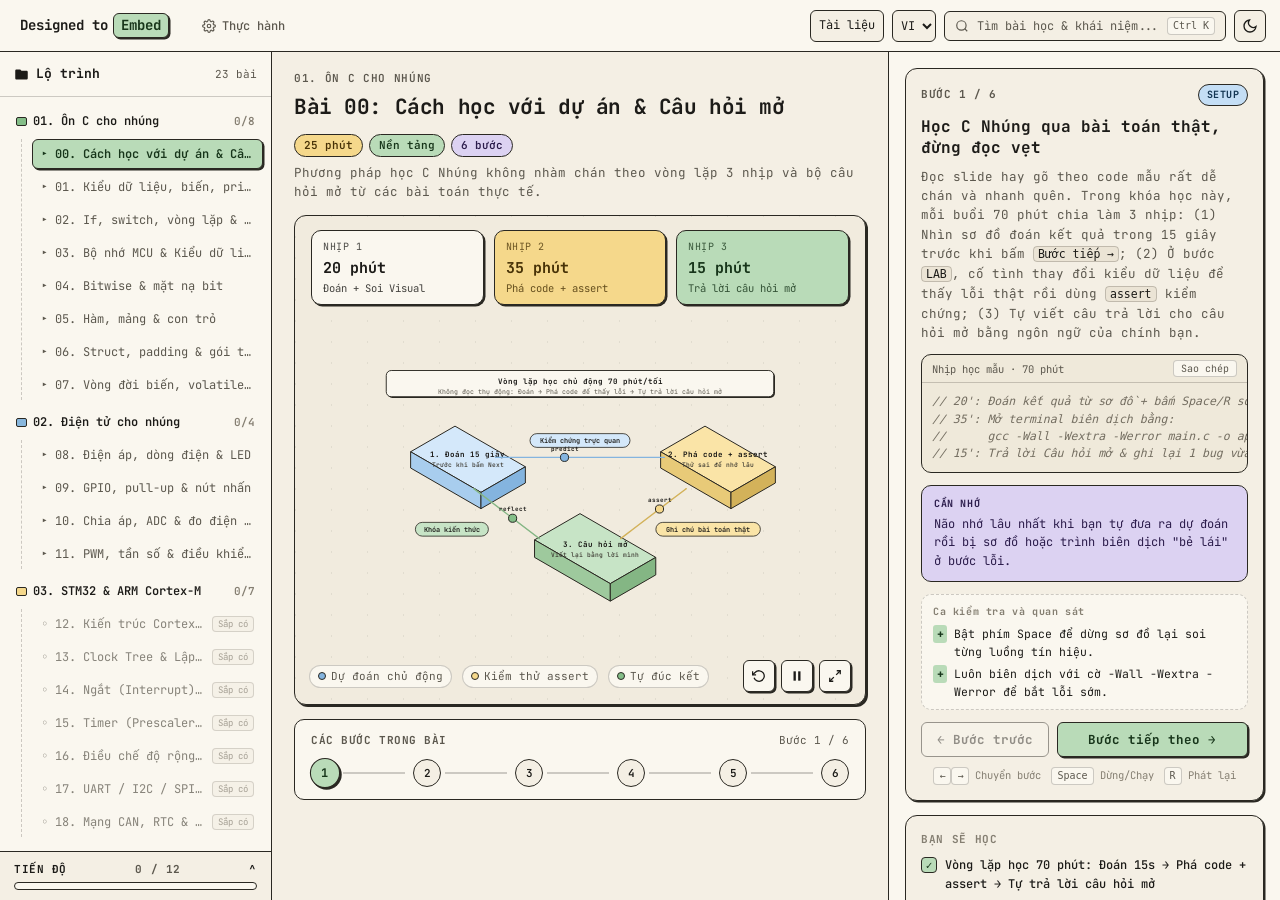
==== index.html @ 7b8974db "feat: initial modular visual-course-c app" ====
<!DOCTYPE html>
<html lang="vi" data-theme="light">
<head>
  <meta charset="UTF-8" />
  <meta name="viewport" content="width=device-width, initial-scale=1.0" />
  <title>Designed to Embed — Ôn C cho nhúng và điện tử</title>
  <link rel="preconnect" href="https://fonts.googleapis.com" />
  <link rel="preconnect" href="https://fonts.gstatic.com" crossorigin />
  <link href="https://fonts.googleapis.com/css2?family=JetBrains+Mono:ital,wght@0,400;0,500;0,600;0,700;1,400&display=swap" rel="stylesheet" />
  <link rel="stylesheet" href="styles.css" />
</head>
<body>
  <div class="app-shell">
    <!-- Top Utility Bar -->
    <header class="topbar">
      <div class="topbar-left">
        <button id="btn-toggle-sidebar" class="icon-btn mobile-only" aria-label="Mở danh sách bài học" data-en-aria-label="Open lesson list" title="Danh sách bài học" data-en-title="Lesson list">
          <svg width="18" height="18" viewBox="0 0 24 24" fill="none" stroke="currentColor" stroke-width="2"><line x1="3" y1="6" x2="21" y2="6"/><line x1="3" y1="12" x2="21" y2="12"/><line x1="3" y1="18" x2="21" y2="18"/></svg>
        </button>
        <a href="#top" class="brand" id="brand-home" aria-label="Designed to Embed">
          <span class="brand-prefix">Designed to</span>
          <span class="brand-highlight">Embed</span>
        </a>
        <nav class="mode-tabs" aria-label="Chế độ học" data-en-aria-label="Study mode">
          <button class="mode-tab" data-mode="practice" aria-label="Thực hành" data-en-aria-label="Practice">
            <svg width="14" height="14" viewBox="0 0 24 24" fill="none" stroke="currentColor" stroke-width="2"><circle cx="12" cy="12" r="3"/><path d="M19.4 15a1.65 1.65 0 0 0 .33 1.82l.06.06a2 2 0 1 1-2.83 2.83l-.06-.06a1.65 1.65 0 0 0-1.82-.33 1.65 1.65 0 0 0-1 1.51V21a2 2 0 0 1-4 0v-.09A1.65 1.65 0 0 0 9 19.4a1.65 1.65 0 0 0-1.82.33l-.06.06a2 2 0 1 1-2.83-2.83l.06-.06a1.65 1.65 0 0 0 .33-1.82 1.65 1.65 0 0 0-1.51-1H3a2 2 0 0 1 0-4h.09A1.65 1.65 0 0 0 4.6 9a1.65 1.65 0 0 0-.33-1.82l-.06-.06a2 2 0 1 1 2.83-2.83l.06.06a1.65 1.65 0 0 0 1.82.33H9a1.65 1.65 0 0 0 1-1.51V3a2 2 0 0 1 4 0v.09a1.65 1.65 0 0 0 1 1.51 1.65 1.65 0 0 0 1.82-.33l.06-.06a2 2 0 1 1 2.83 2.83l-.06.06a1.65 1.65 0 0 0-.33 1.82V9c.26.6.85 1 1.51 1H21a2 2 0 0 1 0 4h-.09a1.65 1.65 0 0 0-1.51 1z"/></svg>
            <span data-en="Practice">Thực hành</span>
          </button>
        </nav>
      </div>

      <div class="topbar-right">
        <a class="resource-jump" href="#lesson-resources" id="resource-jump" data-en="Resources">Tài liệu</a>
        <select id="course-lang" aria-label="Ngôn ngữ khóa học" data-en-aria-label="Course language">
          <option value="vi" lang="vi" label="VI">Tiếng Việt</option>
          <option value="en" lang="en" label="EN">English</option>
        </select>
        <button id="btn-search" class="search-trigger" aria-label="Tìm kiếm bài học và khái niệm" data-en-aria-label="Search lessons and concepts">
          <svg width="14" height="14" viewBox="0 0 24 24" fill="none" stroke="currentColor" stroke-width="2"><circle cx="11" cy="11" r="8"/><line x1="21" y1="21" x2="16.65" y2="16.65"/></svg>
          <span class="search-placeholder" data-en="Find lessons &amp; concepts...">Tìm bài học &amp; khái niệm...</span>
          <kbd>Ctrl K</kbd>
        </button>

        <button id="btn-theme" class="icon-btn" aria-label="Đổi giao diện Sáng / Tối" data-en-aria-label="Switch light/dark theme" title="Đổi giao diện Sáng / Tối" data-en-title="Switch light/dark theme">
          <svg class="icon-moon" width="16" height="16" viewBox="0 0 24 24" fill="none" stroke="currentColor" stroke-width="2"><path d="M21 12.79A9 9 0 1 1 11.21 3 7 7 0 0 0 21 12.79z"/></svg>
          <svg class="icon-sun" width="16" height="16" viewBox="0 0 24 24" fill="none" stroke="currentColor" stroke-width="2"><circle cx="12" cy="12" r="5"/><line x1="12" y1="1" x2="12" y2="3"/><line x1="12" y1="21" x2="12" y2="23"/><line x1="4.22" y1="4.22" x2="5.64" y2="5.64"/><line x1="18.36" y1="18.36" x2="19.78" y2="19.78"/><line x1="1" y1="12" x2="3" y2="12"/><line x1="21" y1="12" x2="23" y2="12"/><line x1="4.22" y1="19.78" x2="5.64" y2="18.36"/><line x1="18.36" y1="5.64" x2="19.78" y2="4.22"/></svg>
        </button>
      </div>
    </header>

    <!-- 3-Column Workspace -->
    <div class="workspace">
      <!-- Left Sidebar: Course Tree + Progress -->
      <aside id="sidebar-left" class="sidebar-left" aria-label="Lộ trình khóa học" data-en-aria-label="Course outline">
        <div class="sidebar-header">
          <div class="sidebar-title">
            <svg width="15" height="15" viewBox="0 0 24 24" fill="currentColor"><path d="M10 4H4c-1.1 0-2 .9-2 2v12c0 1.1.9 2 2 2h16c1.1 0 2-.9 2-2V8c0-1.1-.9-2-2-2h-8l-2-2z"/></svg>
            <span data-en="Course outline">Lộ trình</span>
          </div>
          <span class="sidebar-count" id="course-lesson-count"></span>
          <button id="btn-close-sidebar" class="icon-btn mobile-only" aria-label="Đóng menu" data-en-aria-label="Close menu">✕</button>
        </div>

        <div class="course-tree" id="course-tree"></div>

        <!-- Bottom Progress Drawer -->
        <div class="progress-panel" id="progress-panel">
          <button class="progress-toggle" id="btn-progress-toggle" aria-expanded="false">
            <span class="progress-label" data-en="PROGRESS">TIẾN ĐỘ</span>
            <span class="progress-ratio" id="progress-ratio"></span>
            <span class="progress-chevron">^</span>
          </button>
          <div class="progress-bar-track">
            <div class="progress-bar-fill" id="progress-bar-fill" style="width: 0%"></div>
          </div>
          <div class="progress-breakdown" id="progress-breakdown"></div>
        </div>
      </aside>

      <!-- Center Stage -->
      <main class="stage-col" id="main-stage">
        <div class="lesson-header">
          <div class="lesson-breadcrumb" id="lesson-breadcrumb">01. C Nhúng Cốt Lõi</div>
          <div class="lesson-title-row">
            <h1 id="lesson-title">Bộ nhớ Vi điều khiển &amp; Kiểu dữ liệu</h1>
            <div class="lesson-pills">
              <span class="meta-pill pill-amber" id="pill-duration">15 phút</span>
              <span class="meta-pill pill-green" id="pill-level">Cơ bản</span>
              <span class="meta-pill pill-lavender" id="pill-steps">10 bước</span>
            </div>
          </div>
          <p class="lesson-subtitle" id="lesson-subtitle"></p>
        </div>

        <!-- Interactive Isometric Stage -->
        <section class="diagram-stage" id="diagram-stage" aria-label="Sơ đồ minh họa bài học" data-en-aria-label="Lesson diagram">
          <div class="iso-grid-bg" aria-hidden="true"></div>

          <!-- Top Floating Telemetry KPI Cards -->
          <div class="kpi-strip" id="kpi-strip"></div>

          <!-- Dynamic SVG Isometric Scene -->
          <div class="svg-viewport" id="svg-viewport">
            <svg id="iso-svg" viewBox="0 0 880 430" preserveAspectRatio="xMidYMid meet" role="img" aria-label="Mô phỏng kiến trúc bộ nhớ và dữ liệu vi điều khiển"></svg>
          </div>

          <!-- Upcoming / Locked Lesson Overlay (shown only when user clicks an upcoming lesson) -->
          <div class="upcoming-overlay hidden" id="upcoming-overlay">
            <div class="upcoming-card">
              <span class="category-badge badge-setup" data-en="PLANNED">SẮP THIẾT KẾ</span>
              <h2 id="upcoming-title">Bài 02</h2>
              <p id="upcoming-desc"></p>
              <div class="upcoming-meta" id="upcoming-topics"></div>
              <div class="upcoming-actions">
                <button class="btn-primary" id="btn-back-to-ready" data-en="Back to current lesson">Quay lại bài đang học</button>
              </div>
            </div>
          </div>

          <!-- Bottom Legend & Controls -->
          <div class="stage-footer">
            <div class="packet-legend" id="packet-legend"></div>
            <div class="stage-controls">
              <button class="ctrl-btn" id="btn-replay" title="Phát lại bước này (R)" data-en-title="Replay this step (R)" aria-label="Phát lại" data-en-aria-label="Replay">
                <svg width="14" height="14" viewBox="0 0 24 24" fill="none" stroke="currentColor" stroke-width="2.2"><polyline points="1 4 1 10 7 10"/><path d="M3.51 15a9 9 0 1 0 2.13-9.36L1 10"/></svg>
              </button>
              <button class="ctrl-btn" id="btn-playpause" title="Tạm dừng / Chạy (Space)" data-en-title="Play/pause (Space)" aria-label="Tạm dừng hoặc tiếp tục" data-en-aria-label="Play or pause">
                <svg class="icon-pause" width="14" height="14" viewBox="0 0 24 24" fill="currentColor"><rect x="6" y="4" width="4" height="16"/><rect x="14" y="4" width="4" height="16"/></svg>
                <svg class="icon-play hidden" width="14" height="14" viewBox="0 0 24 24" fill="currentColor"><polygon points="5 3 19 12 5 21 5 3"/></svg>
              </button>
              <button class="ctrl-btn" id="btn-fullscreen" title="Phóng to sơ đồ (F)" data-en-title="Enlarge diagram (F)" aria-label="Phóng to sơ đồ" data-en-aria-label="Enlarge diagram">
                <svg width="14" height="14" viewBox="0 0 24 24" fill="none" stroke="currentColor" stroke-width="2.2"><polyline points="15 3 21 3 21 9"/><polyline points="9 21 3 21 3 15"/><line x1="21" y1="3" x2="14" y2="10"/><line x1="3" y1="21" x2="10" y2="14"/></svg>
              </button>
            </div>
          </div>
        </section>

        <!-- Stepper Timeline -->
        <section class="timeline-card" aria-label="Tiến trình bài học" data-en-aria-label="Lesson timeline">
          <div class="timeline-meta">
            <span class="timeline-heading" data-en="Lesson steps">Các bước trong bài</span>
            <span class="timeline-counter" id="timeline-counter"></span>
          </div>
          <div class="timeline-track" id="timeline-track"></div>
        </section>
      </main>

      <!-- Right Sidebar: Narrative + Diff + Code + Checklist -->
      <aside class="sidebar-right" aria-label="Giải thích từng bước" data-en-aria-label="Step explanation">
        <div class="narrative-card">
          <div class="narrative-top">
            <span class="step-index-label" id="step-index-label"></span>
            <span class="category-badge" id="step-category-badge"></span>
          </div>

          <h2 class="step-title" id="step-title"></h2>
          <p class="step-body" id="step-body"></p>

          <!-- Embedded Code Block -->
          <div class="code-box" id="code-box">
            <div class="code-box-header">
              <span class="code-lang" id="code-lang">main.c (STM32)</span>
              <button class="copy-code-btn" id="btn-copy-code" data-en="Copy">Sao chép</button>
            </div>
            <pre><code id="step-code"></code></pre>
          </div>

          <!-- Semantic Callout -->
          <div class="callout-box" id="callout-box">
            <div class="callout-label" id="callout-label">KEY IDEA</div>
            <p class="callout-text" id="callout-text"></p>
          </div>

          <!-- WHAT CHANGED Diff List -->
          <div class="diff-box" id="diff-box">
            <div class="diff-header" data-en="Test cases and observations">Ca kiểm tra và quan sát</div>
            <ul class="diff-list" id="diff-list"></ul>
          </div>

          <!-- Open-Ended Reflection Questions -->
          <div class="open-q-box hidden" id="open-q-box"></div>

          <!-- Interactive Self-Check Quiz (on Recap / practice step) -->
          <div class="quiz-box hidden" id="quiz-box"></div>

          <!-- Step Navigation -->
          <div class="step-nav-row">
            <button class="btn-secondary" id="btn-prev-step" title="Bước trước (←)" data-en-title="Previous step (←)" data-en="← Previous step">← Bước trước</button>
            <button class="btn-primary" id="btn-next-step" title="Bước tiếp theo (→)" data-en-title="Next step (→)">Bước tiếp →</button>
          </div>

          <div class="shortcut-hints">
            <span><kbd>←</kbd><kbd>→</kbd> <span data-en="Change step">Chuyển bước</span></span>
            <span><kbd>Space</kbd> <span data-en="Play/pause">Dừng/Chạy</span></span>
            <span><kbd>R</kbd> <span data-en="Replay">Phát lại</span></span>
          </div>
        </div>

        <!-- YOU'LL LEARN Checklist -->
        <div class="learn-card">
          <div class="learn-header" data-en="YOU'LL LEARN">BẠN SẼ HỌC</div>
          <ul class="learn-list" id="learn-list"></ul>
        </div>
        <details class="learn-card lesson-resources" id="lesson-resources">
          <summary data-en="Reading and datasets">Tài liệu và dữ liệu</summary>
          <ul class="resource-list" id="resource-list"></ul>
        </details>
      </aside>
    </div>
  </div>

  <!-- Sidebar Mobile Backdrop -->
  <div class="backdrop hidden" id="sidebar-backdrop"></div>

  <!-- Search Modal (Ctrl+K) -->
  <div class="modal-backdrop hidden" id="search-modal" role="dialog" aria-modal="true" aria-label="Tìm kiếm khóa học" data-en-aria-label="Search the course">
    <div class="search-dialog">
      <div class="search-input-row">
        <svg width="16" height="16" viewBox="0 0 24 24" fill="none" stroke="currentColor" stroke-width="2"><circle cx="11" cy="11" r="8"/><line x1="21" y1="21" x2="16.65" y2="16.65"/></svg>
        <input id="search-input" type="text" aria-label="Từ khóa" data-en-aria-label="Search terms" placeholder="Tìm bài học, thanh ghi, khái niệm (vd: uint8_t, Flash, Endian)..." data-en-placeholder="Find lessons, registers, concepts (e.g. uint8_t, Flash, endian)..." autocomplete="off" />
        <button class="kbd-close" id="btn-close-search"><kbd>Esc</kbd></button>
      </div>
      <div class="search-results" id="search-results"></div>
    </div>
  </div>

  <!-- Toast Notification -->
  <div class="toast-container" id="toast-container" aria-live="polite"></div>

  <script type="module" src="src/main.js"></script>
</body>
</html>
---- styles.css ----
@import url("./src/styles/tokens.css");
@import url("./src/styles/layout.css");
@import url("./src/styles/stage.css");
@import url("./src/styles/narrative.css");
@import url("./src/styles/overlays.css");
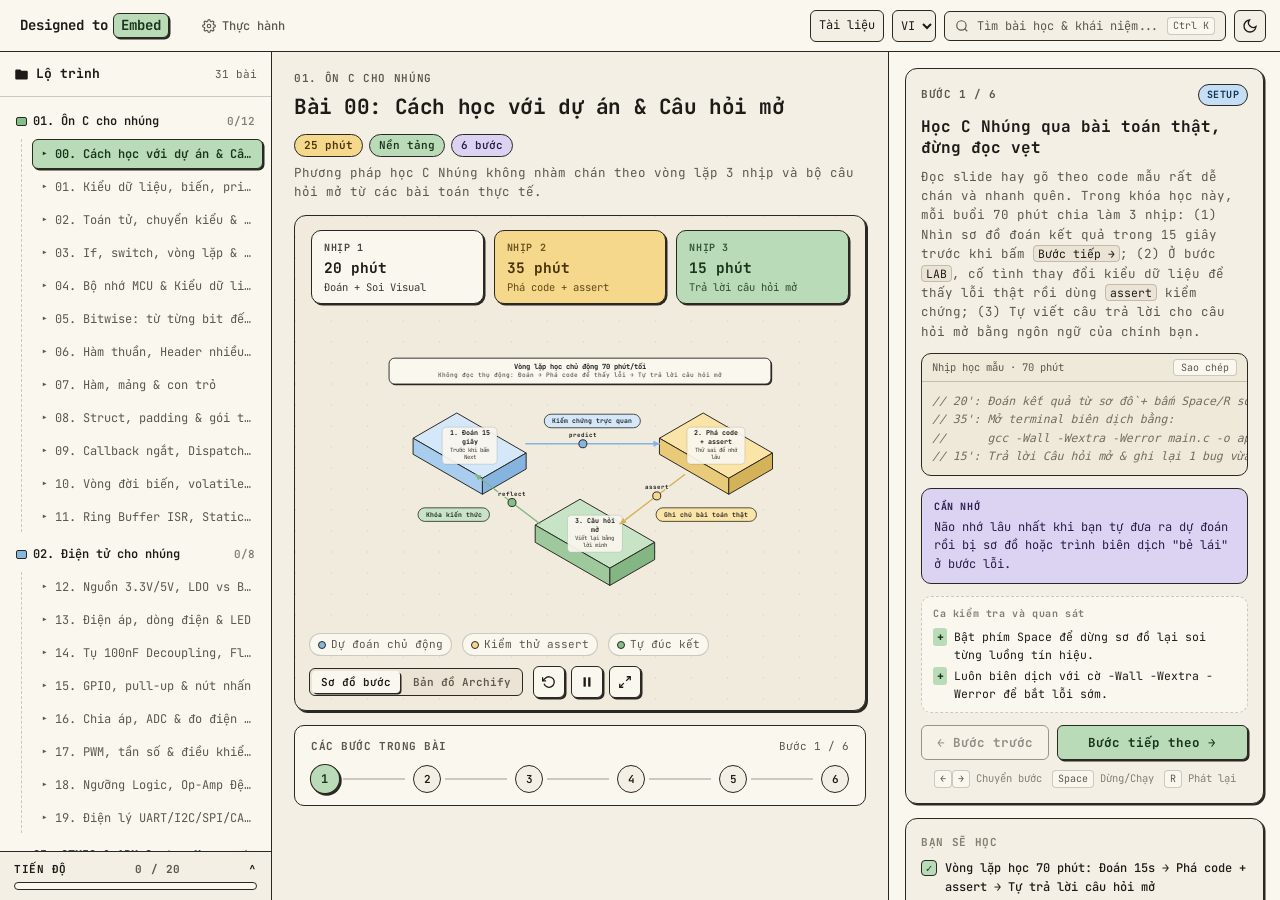
==== commit a76f45d5: "fix(visual): eliminate SVG text overflow and C operator ligatures, add 4 Archify showcase maps" ====
--- a/index.html
+++ b/index.html
@@ -104,6 +104,11 @@
             <svg id="iso-svg" viewBox="0 0 880 430" preserveAspectRatio="xMidYMid meet" role="img" aria-label="Mô phỏng kiến trúc bộ nhớ và dữ liệu vi điều khiển"></svg>
           </div>
 
+          <!-- Embedded Archify Interactive Map -->
+          <div class="archify-viewport hidden" id="archify-viewport">
+            <iframe id="archify-frame" title="Bản đồ kiến trúc Archify" data-en-title="Archify architecture diagram" loading="lazy"></iframe>
+          </div>
+
           <!-- Upcoming / Locked Lesson Overlay (shown only when user clicks an upcoming lesson) -->
           <div class="upcoming-overlay hidden" id="upcoming-overlay">
             <div class="upcoming-card">
@@ -121,6 +126,13 @@
           <div class="stage-footer">
             <div class="packet-legend" id="packet-legend"></div>
             <div class="stage-controls">
+              <div class="stage-view-switch" role="group" aria-label="Chế độ sơ đồ" data-en-aria-label="Diagram view">
+                <button class="view-pill active" id="btn-view-step" type="button" data-en="Step view">Sơ đồ bước</button>
+                <button class="view-pill" id="btn-view-archify" type="button" data-en="Archify map">Bản đồ Archify</button>
+                <a class="ctrl-btn ctrl-link hidden" id="btn-archify-ext" href="diagrams/c-mcu-architecture.html" target="_blank" rel="noopener" title="Mở sơ đồ Archify toàn trang" data-en-title="Open Archify diagram in new tab" aria-label="Mở sơ đồ Archify toàn trang" data-en-aria-label="Open Archify diagram in new tab">
+                  <svg width="13" height="13" viewBox="0 0 24 24" fill="none" stroke="currentColor" stroke-width="2.2"><path d="M18 13v6a2 2 0 0 1-2 2H5a2 2 0 0 1-2-2V8a2 2 0 0 1 2-2h6"/><polyline points="15 3 21 3 21 9"/><line x1="10" y1="14" x2="21" y2="3"/></svg>
+                </a>
+              </div>
               <button class="ctrl-btn" id="btn-replay" title="Phát lại bước này (R)" data-en-title="Replay this step (R)" aria-label="Phát lại" data-en-aria-label="Replay">
                 <svg width="14" height="14" viewBox="0 0 24 24" fill="none" stroke="currentColor" stroke-width="2.2"><polyline points="1 4 1 10 7 10"/><path d="M3.51 15a9 9 0 1 0 2.13-9.36L1 10"/></svg>
               </button>
